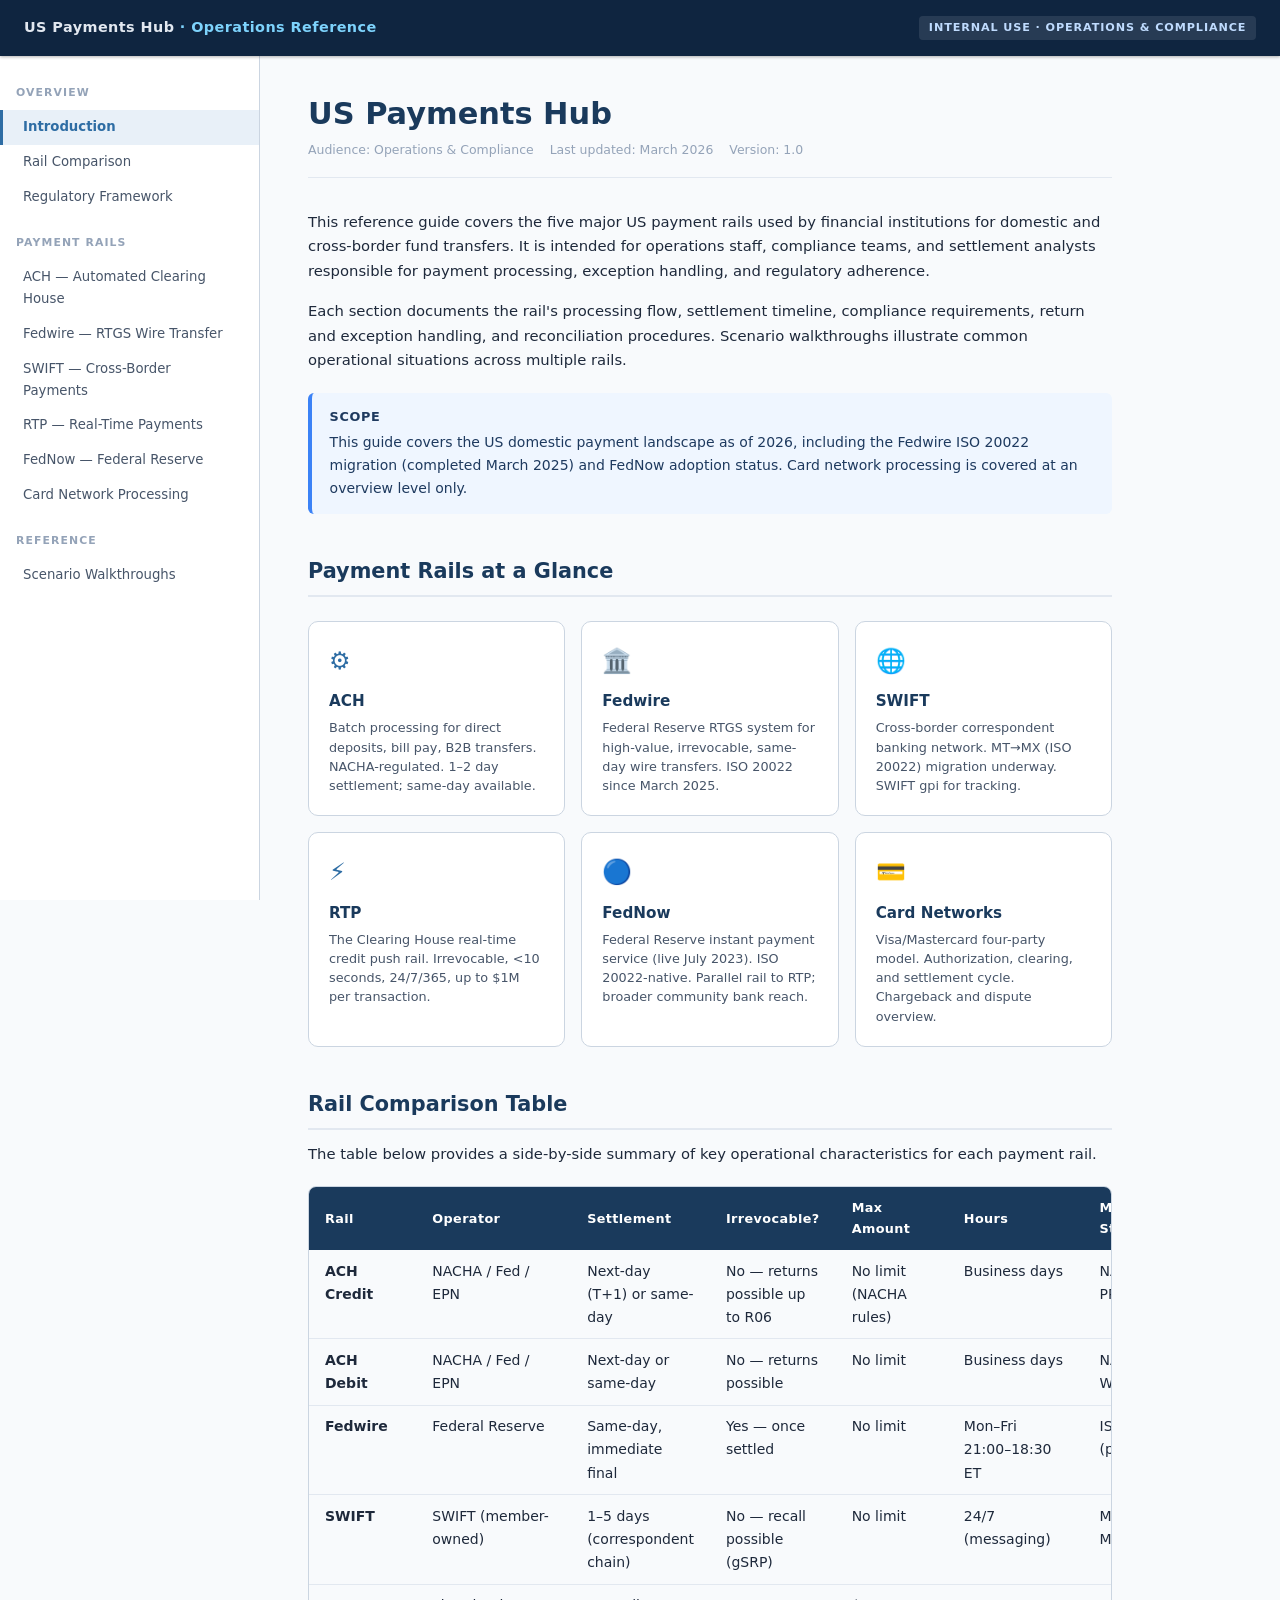
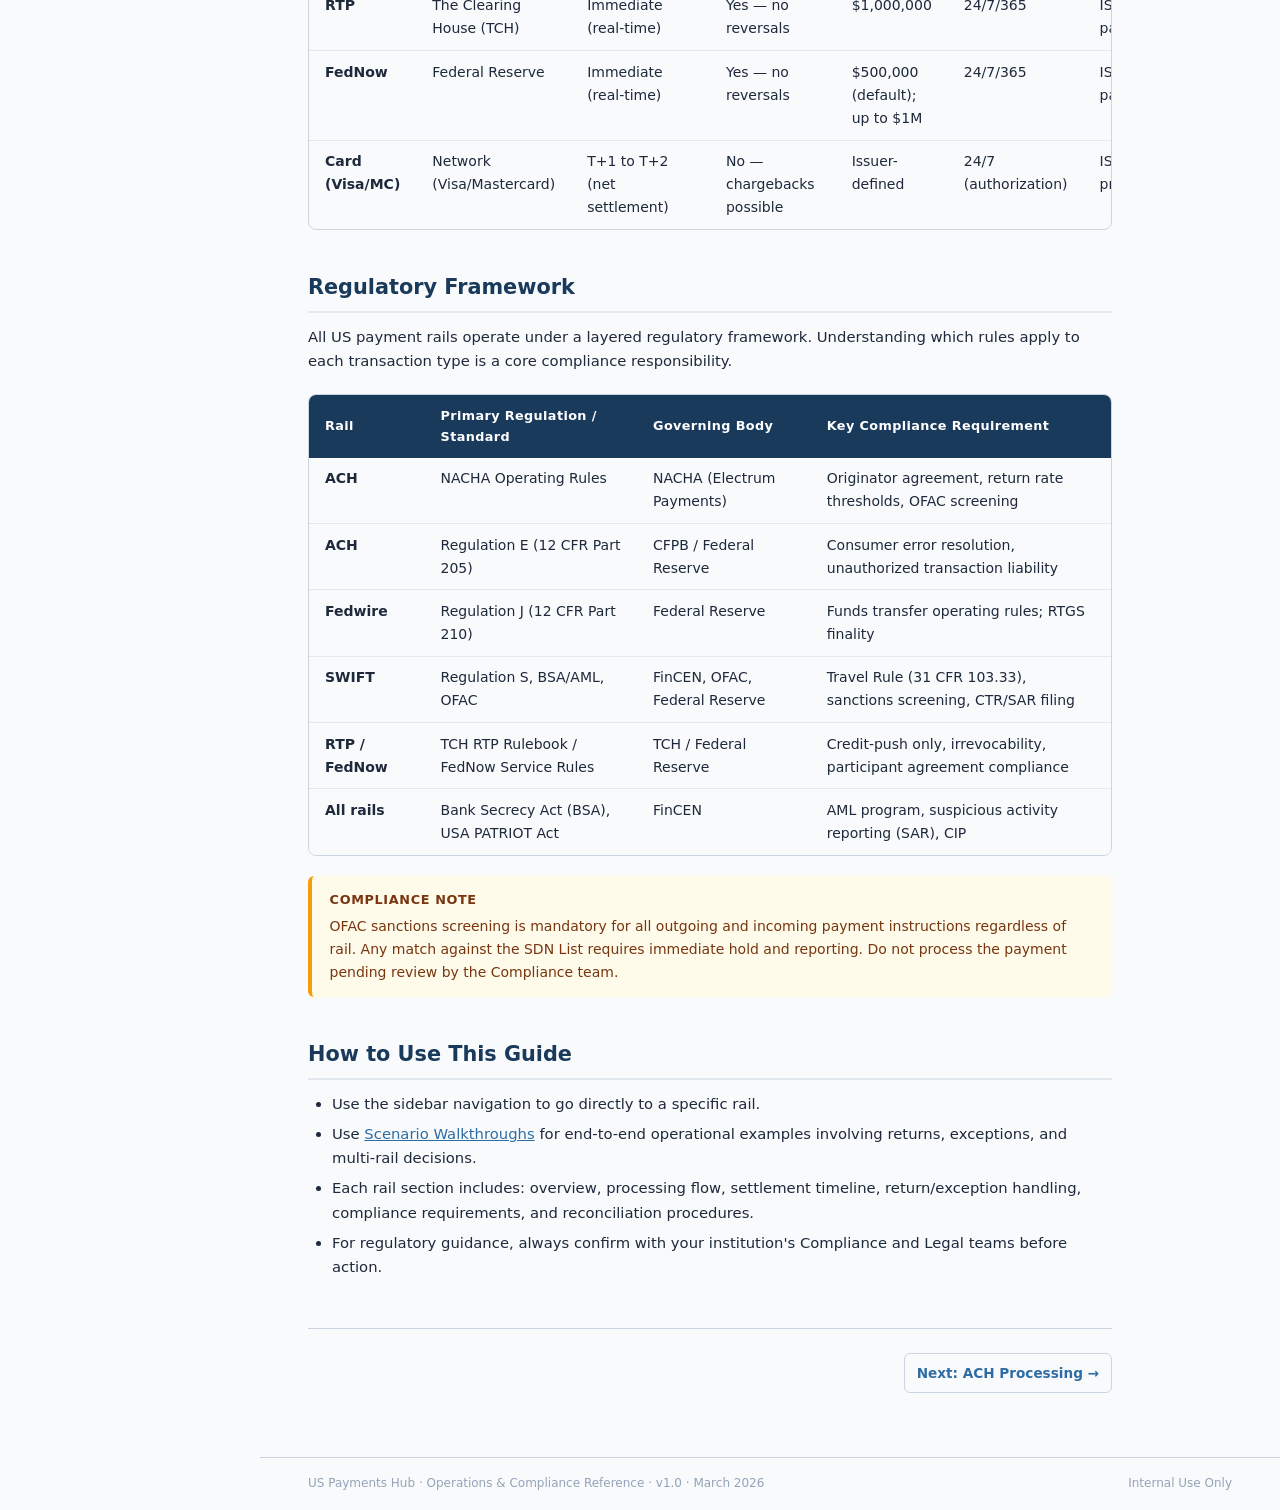
==== index.html @ 7bbfbac5 "feat: initial release — US Payments Hub operations & compliance reference Covers 6 payment rails: AC" ====
<!DOCTYPE html>
<html lang="en">
<head>
<meta charset="UTF-8">
<meta name="viewport" content="width=device-width, initial-scale=1.0">
<title>US Payments Hub — Operations & Compliance Reference</title>
<link rel="stylesheet" href="assets/style.css">
</head>
<body>

<!-- HEADER -->
<header class="site-header">
  <a class="header-brand" href="index.html">US Payments Hub <span>· Operations Reference</span></a>
  <span class="header-rail-badge">Internal Use · Operations &amp; Compliance</span>
</header>

<!-- SIDEBAR -->
<nav class="sidebar">
  <div class="nav-section">Overview</div>
  <a href="index.html" class="active">Introduction</a>
  <a href="index.html#rail-comparison">Rail Comparison</a>
  <a href="index.html#regulatory">Regulatory Framework</a>

  <div class="nav-section">Payment Rails</div>
  <a href="ach.html">ACH — Automated Clearing House</a>
  <a href="fedwire.html">Fedwire — RTGS Wire Transfer</a>
  <a href="swift.html">SWIFT — Cross-Border Payments</a>
  <a href="rtp.html">RTP — Real-Time Payments</a>
  <a href="fednow.html">FedNow — Federal Reserve</a>
  <a href="card.html">Card Network Processing</a>

  <div class="nav-section">Reference</div>
  <a href="scenarios.html">Scenario Walkthroughs</a>
</nav>

<!-- MAIN CONTENT -->
<main class="main">

  <h1>US Payments Hub</h1>
  <p class="topic-meta">
    <span>Audience: Operations &amp; Compliance</span>
    <span>Last updated: March 2026</span>
    <span>Version: 1.0</span>
  </p>

  <p>
    This reference guide covers the five major US payment rails used by financial institutions for domestic and cross-border fund transfers. It is intended for operations staff, compliance teams, and settlement analysts responsible for payment processing, exception handling, and regulatory adherence.
  </p>
  <p>
    Each section documents the rail's processing flow, settlement timeline, compliance requirements, return and exception handling, and reconciliation procedures. Scenario walkthroughs illustrate common operational situations across multiple rails.
  </p>

  <div class="note">
    <strong>Scope</strong>
    This guide covers the US domestic payment landscape as of 2026, including the Fedwire ISO 20022 migration (completed March 2025) and FedNow adoption status. Card network processing is covered at an overview level only.
  </div>

  <!-- RAIL OVERVIEW CARDS -->
  <h2>Payment Rails at a Glance</h2>

  <div class="rail-grid">
    <a class="rail-card" href="ach.html">
      <div class="rail-card-icon">⚙️</div>
      <div class="rail-card-title">ACH</div>
      <div class="rail-card-desc">Batch processing for direct deposits, bill pay, B2B transfers. NACHA-regulated. 1–2 day settlement; same-day available.</div>
    </a>
    <a class="rail-card" href="fedwire.html">
      <div class="rail-card-icon">🏛️</div>
      <div class="rail-card-title">Fedwire</div>
      <div class="rail-card-desc">Federal Reserve RTGS system for high-value, irrevocable, same-day wire transfers. ISO 20022 since March 2025.</div>
    </a>
    <a class="rail-card" href="swift.html">
      <div class="rail-card-icon">🌐</div>
      <div class="rail-card-title">SWIFT</div>
      <div class="rail-card-desc">Cross-border correspondent banking network. MT→MX (ISO 20022) migration underway. SWIFT gpi for tracking.</div>
    </a>
    <a class="rail-card" href="rtp.html">
      <div class="rail-card-icon">⚡</div>
      <div class="rail-card-title">RTP</div>
      <div class="rail-card-desc">The Clearing House real-time credit push rail. Irrevocable, &lt;10 seconds, 24/7/365, up to $1M per transaction.</div>
    </a>
    <a class="rail-card" href="fednow.html">
      <div class="rail-card-icon">🔵</div>
      <div class="rail-card-title">FedNow</div>
      <div class="rail-card-desc">Federal Reserve instant payment service (live July 2023). ISO 20022-native. Parallel rail to RTP; broader community bank reach.</div>
    </a>
    <a class="rail-card" href="card.html">
      <div class="rail-card-icon">💳</div>
      <div class="rail-card-title">Card Networks</div>
      <div class="rail-card-desc">Visa/Mastercard four-party model. Authorization, clearing, and settlement cycle. Chargeback and dispute overview.</div>
    </a>
  </div>

  <!-- RAIL COMPARISON TABLE -->
  <h2 id="rail-comparison">Rail Comparison Table</h2>
  <p>The table below provides a side-by-side summary of key operational characteristics for each payment rail.</p>

  <div class="table-wrap">
    <table>
      <thead>
        <tr>
          <th>Rail</th>
          <th>Operator</th>
          <th>Settlement</th>
          <th>Irrevocable?</th>
          <th>Max Amount</th>
          <th>Hours</th>
          <th>Message Standard</th>
          <th>Primary Use Case</th>
        </tr>
      </thead>
      <tbody>
        <tr>
          <td><strong>ACH Credit</strong></td>
          <td>NACHA / Fed / EPN</td>
          <td>Next-day (T+1) or same-day</td>
          <td>No — returns possible up to R06</td>
          <td>No limit (NACHA rules)</td>
          <td>Business days</td>
          <td>NACHA CCD, PPD, CTX…</td>
          <td>Payroll, B2B, bill pay</td>
        </tr>
        <tr>
          <td><strong>ACH Debit</strong></td>
          <td>NACHA / Fed / EPN</td>
          <td>Next-day or same-day</td>
          <td>No — returns possible</td>
          <td>No limit</td>
          <td>Business days</td>
          <td>NACHA PPD, WEB, TEL…</td>
          <td>Consumer bill pay, recurring debits</td>
        </tr>
        <tr>
          <td><strong>Fedwire</strong></td>
          <td>Federal Reserve</td>
          <td>Same-day, immediate final</td>
          <td>Yes — once settled</td>
          <td>No limit</td>
          <td>Mon–Fri 21:00–18:30 ET</td>
          <td>ISO 20022 (pacs.008/009)</td>
          <td>Large-value, time-critical wires</td>
        </tr>
        <tr>
          <td><strong>SWIFT</strong></td>
          <td>SWIFT (member-owned)</td>
          <td>1–5 days (correspondent chain)</td>
          <td>No — recall possible (gSRP)</td>
          <td>No limit</td>
          <td>24/7 (messaging)</td>
          <td>MT (legacy) / MX ISO 20022</td>
          <td>Cross-border, international transfers</td>
        </tr>
        <tr>
          <td><strong>RTP</strong></td>
          <td>The Clearing House (TCH)</td>
          <td>Immediate (real-time)</td>
          <td>Yes — no reversals</td>
          <td>$1,000,000</td>
          <td>24/7/365</td>
          <td>ISO 20022 pacs.008</td>
          <td>Consumer/business instant pay</td>
        </tr>
        <tr>
          <td><strong>FedNow</strong></td>
          <td>Federal Reserve</td>
          <td>Immediate (real-time)</td>
          <td>Yes — no reversals</td>
          <td>$500,000 (default); up to $1M</td>
          <td>24/7/365</td>
          <td>ISO 20022 pacs.008</td>
          <td>Consumer/business instant pay</td>
        </tr>
        <tr>
          <td><strong>Card (Visa/MC)</strong></td>
          <td>Network (Visa/Mastercard)</td>
          <td>T+1 to T+2 (net settlement)</td>
          <td>No — chargebacks possible</td>
          <td>Issuer-defined</td>
          <td>24/7 (authorization)</td>
          <td>ISO 8583 / proprietary</td>
          <td>Point-of-sale, e-commerce</td>
        </tr>
      </tbody>
    </table>
  </div>

  <!-- REGULATORY FRAMEWORK -->
  <h2 id="regulatory">Regulatory Framework</h2>
  <p>All US payment rails operate under a layered regulatory framework. Understanding which rules apply to each transaction type is a core compliance responsibility.</p>

  <div class="table-wrap">
    <table>
      <thead>
        <tr>
          <th>Rail</th>
          <th>Primary Regulation / Standard</th>
          <th>Governing Body</th>
          <th>Key Compliance Requirement</th>
        </tr>
      </thead>
      <tbody>
        <tr>
          <td><strong>ACH</strong></td>
          <td>NACHA Operating Rules</td>
          <td>NACHA (Electrum Payments)</td>
          <td>Originator agreement, return rate thresholds, OFAC screening</td>
        </tr>
        <tr>
          <td><strong>ACH</strong></td>
          <td>Regulation E (12 CFR Part 205)</td>
          <td>CFPB / Federal Reserve</td>
          <td>Consumer error resolution, unauthorized transaction liability</td>
        </tr>
        <tr>
          <td><strong>Fedwire</strong></td>
          <td>Regulation J (12 CFR Part 210)</td>
          <td>Federal Reserve</td>
          <td>Funds transfer operating rules; RTGS finality</td>
        </tr>
        <tr>
          <td><strong>SWIFT</strong></td>
          <td>Regulation S, BSA/AML, OFAC</td>
          <td>FinCEN, OFAC, Federal Reserve</td>
          <td>Travel Rule (31 CFR 103.33), sanctions screening, CTR/SAR filing</td>
        </tr>
        <tr>
          <td><strong>RTP / FedNow</strong></td>
          <td>TCH RTP Rulebook / FedNow Service Rules</td>
          <td>TCH / Federal Reserve</td>
          <td>Credit-push only, irrevocability, participant agreement compliance</td>
        </tr>
        <tr>
          <td><strong>All rails</strong></td>
          <td>Bank Secrecy Act (BSA), USA PATRIOT Act</td>
          <td>FinCEN</td>
          <td>AML program, suspicious activity reporting (SAR), CIP</td>
        </tr>
      </tbody>
    </table>
  </div>

  <div class="warning">
    <strong>Compliance Note</strong>
    OFAC sanctions screening is mandatory for all outgoing and incoming payment instructions regardless of rail. Any match against the SDN List requires immediate hold and reporting. Do not process the payment pending review by the Compliance team.
  </div>

  <!-- HOW TO USE THIS GUIDE -->
  <h2>How to Use This Guide</h2>
  <ul>
    <li>Use the sidebar navigation to go directly to a specific rail.</li>
    <li>Use <a href="scenarios.html">Scenario Walkthroughs</a> for end-to-end operational examples involving returns, exceptions, and multi-rail decisions.</li>
    <li>Each rail section includes: overview, processing flow, settlement timeline, return/exception handling, compliance requirements, and reconciliation procedures.</li>
    <li>For regulatory guidance, always confirm with your institution's Compliance and Legal teams before action.</li>
  </ul>

  <div class="doc-nav">
    <span></span>
    <a href="ach.html">Next: ACH Processing →</a>
  </div>

</main>

<footer class="site-footer">
  <span>US Payments Hub · Operations &amp; Compliance Reference · v1.0 · March 2026</span>
  <span>Internal Use Only</span>
</footer>

</body>
</html>
---- assets/style.css ----
/* ============================================================
   US Payments Hub — Documentation Stylesheet
   Audience: Internal Bank Operations & Compliance
   Style: Enterprise documentation portal (NICE Actimize / MadCap Flare-inspired)
   ============================================================ */

:root {
  --primary:       #1a3a5c;
  --primary-dark:  #0f2540;
  --accent:        #2e6da4;
  --accent-light:  #e8f0f8;
  --warning:       #b45309;
  --warning-bg:    #fffbeb;
  --warning-border:#f59e0b;
  --success:       #166534;
  --success-bg:    #f0fdf4;
  --danger:        #991b1b;
  --danger-bg:     #fef2f2;
  --text:          #1e293b;
  --text-secondary:#475569;
  --text-muted:    #94a3b8;
  --border:        #cbd5e1;
  --border-light:  #e2e8f0;
  --bg:            #f8fafc;
  --bg-card:       #ffffff;
  --code-bg:       #f1f5f9;
  --nav-width:     260px;
  --header-h:      56px;
}

*, *::before, *::after { box-sizing: border-box; margin: 0; padding: 0; }

html { font-size: 16px; scroll-behavior: smooth; }

body {
  font-family: 'Segoe UI', system-ui, -apple-system, sans-serif;
  color: var(--text);
  background: var(--bg);
  line-height: 1.65;
}

/* ── HEADER ── */
.site-header {
  position: fixed;
  top: 0; left: 0; right: 0;
  height: var(--header-h);
  background: var(--primary-dark);
  color: #fff;
  display: flex;
  align-items: center;
  padding: 0 1.5rem;
  gap: 1.5rem;
  z-index: 100;
  box-shadow: 0 1px 3px rgba(0,0,0,0.3);
}
.header-brand {
  font-size: 0.9rem;
  font-weight: 700;
  letter-spacing: 0.03em;
  color: #e2e8f0;
  text-decoration: none;
  white-space: nowrap;
}
.header-brand span { color: #7dd3fc; }
.header-breadcrumb {
  font-size: 0.8rem;
  color: #94a3b8;
  display: flex;
  align-items: center;
  gap: 0.4rem;
}
.header-breadcrumb a { color: #93c5fd; text-decoration: none; }
.header-breadcrumb a:hover { text-decoration: underline; }
.header-rail-badge {
  margin-left: auto;
  font-size: 0.7rem;
  font-weight: 600;
  letter-spacing: 0.08em;
  text-transform: uppercase;
  background: rgba(255,255,255,0.1);
  color: #bfdbfe;
  padding: 0.2rem 0.6rem;
  border-radius: 4px;
}

/* ── SIDEBAR NAV ── */
.sidebar {
  position: fixed;
  top: var(--header-h);
  left: 0;
  bottom: 0;
  width: var(--nav-width);
  background: var(--bg-card);
  border-right: 1px solid var(--border);
  overflow-y: auto;
  padding: 1.5rem 0 2rem;
  z-index: 90;
}
.nav-section {
  padding: 0.25rem 1rem 0.5rem;
  font-size: 0.68rem;
  font-weight: 700;
  letter-spacing: 0.1em;
  text-transform: uppercase;
  color: var(--text-muted);
  margin-top: 1rem;
}
.nav-section:first-child { margin-top: 0; }
.sidebar a {
  display: block;
  padding: 0.4rem 1.25rem;
  font-size: 0.83rem;
  color: var(--text-secondary);
  text-decoration: none;
  border-left: 3px solid transparent;
  transition: all 0.15s;
}
.sidebar a:hover  { color: var(--accent); background: var(--accent-light); border-left-color: var(--accent); }
.sidebar a.active { color: var(--accent); background: var(--accent-light); border-left-color: var(--accent); font-weight: 600; }

/* ── MAIN CONTENT ── */
.main {
  margin-left: var(--nav-width);
  margin-top: var(--header-h);
  padding: 2.5rem 3rem 4rem;
  max-width: 900px;
}

/* ── TYPOGRAPHY ── */
h1 {
  font-size: 1.9rem;
  font-weight: 700;
  color: var(--primary);
  margin-bottom: 0.5rem;
  line-height: 1.2;
}
h2 {
  font-size: 1.3rem;
  font-weight: 700;
  color: var(--primary);
  margin: 2.5rem 0 0.75rem;
  padding-bottom: 0.4rem;
  border-bottom: 2px solid var(--border-light);
}
h3 {
  font-size: 1.05rem;
  font-weight: 600;
  color: var(--primary);
  margin: 1.75rem 0 0.5rem;
}
h4 {
  font-size: 0.92rem;
  font-weight: 600;
  color: var(--text);
  margin: 1.25rem 0 0.35rem;
}
p { margin-bottom: 1rem; color: var(--text); font-size: 0.925rem; }
ul, ol { margin-bottom: 1rem; padding-left: 1.5rem; }
li { margin-bottom: 0.35rem; font-size: 0.925rem; color: var(--text); }
a { color: var(--accent); }

/* ── TOPIC META ── */
.topic-meta {
  font-size: 0.78rem;
  color: var(--text-muted);
  margin-bottom: 2rem;
  padding-bottom: 1rem;
  border-bottom: 1px solid var(--border-light);
  display: flex;
  flex-wrap: wrap;
  gap: 1rem;
}
.topic-meta span { display: flex; align-items: center; gap: 0.3rem; }

/* ── ADMONITIONS ── */
.note, .warning, .important, .tip {
  padding: 0.85rem 1rem 0.85rem 1.1rem;
  border-radius: 6px;
  margin: 1.25rem 0;
  font-size: 0.875rem;
  border-left: 4px solid;
}
.note     { background: #eff6ff; border-color: #3b82f6; color: #1e3a5f; }
.warning  { background: var(--warning-bg); border-color: var(--warning-border); color: #78350f; }
.important{ background: #fef2f2; border-color: #ef4444; color: #7f1d1d; }
.tip      { background: var(--success-bg); border-color: #22c55e; color: #14532d; }
.note strong, .warning strong, .important strong, .tip strong {
  display: block; margin-bottom: 0.25rem; font-size: 0.8rem; letter-spacing: 0.05em; text-transform: uppercase;
}

/* ── TABLES ── */
.table-wrap { overflow-x: auto; margin: 1.25rem 0; border-radius: 8px; border: 1px solid var(--border); }
table { width: 100%; border-collapse: collapse; font-size: 0.875rem; }
thead tr { background: var(--primary); color: #fff; }
thead th { padding: 0.65rem 1rem; text-align: left; font-weight: 600; font-size: 0.8rem; letter-spacing: 0.03em; }
tbody tr { border-bottom: 1px solid var(--border-light); }
tbody tr:last-child { border-bottom: none; }
tbody tr:nth-child(even) { background: var(--bg); }
tbody td { padding: 0.6rem 1rem; vertical-align: top; }
tbody tr:hover { background: var(--accent-light); }

/* ── CODE ── */
code {
  font-family: 'Consolas', 'Courier New', monospace;
  font-size: 0.82em;
  background: var(--code-bg);
  padding: 0.15rem 0.4rem;
  border-radius: 4px;
  color: #be123c;
}
pre {
  background: var(--primary-dark);
  color: #e2e8f0;
  padding: 1rem 1.25rem;
  border-radius: 8px;
  overflow-x: auto;
  margin: 1rem 0;
  font-size: 0.85rem;
  line-height: 1.6;
}
pre code { background: none; color: inherit; padding: 0; }

/* ── STEP LIST ── */
.step-list { list-style: none; padding: 0; counter-reset: steps; margin: 1rem 0; }
.step-list li {
  counter-increment: steps;
  padding: 0.75rem 0.75rem 0.75rem 3rem;
  margin-bottom: 0.5rem;
  background: var(--bg-card);
  border: 1px solid var(--border-light);
  border-radius: 6px;
  position: relative;
  font-size: 0.9rem;
}
.step-list li::before {
  content: counter(steps);
  position: absolute;
  left: 0.75rem;
  top: 0.75rem;
  width: 1.5rem;
  height: 1.5rem;
  background: var(--accent);
  color: #fff;
  border-radius: 50%;
  font-size: 0.75rem;
  font-weight: 700;
  display: flex;
  align-items: center;
  justify-content: center;
}

/* ── STATUS BADGES ── */
.badge {
  display: inline-block;
  padding: 0.15rem 0.5rem;
  border-radius: 4px;
  font-size: 0.72rem;
  font-weight: 600;
  letter-spacing: 0.04em;
  text-transform: uppercase;
  vertical-align: middle;
}
.badge-green  { background: #dcfce7; color: #166534; }
.badge-red    { background: #fee2e2; color: #991b1b; }
.badge-yellow { background: #fef9c3; color: #854d0e; }
.badge-blue   { background: #dbeafe; color: #1e40af; }
.badge-gray   { background: #f1f5f9; color: #475569; }

/* ── RETURN CODE TABLE ── */
.rc-code { font-family: 'Consolas', monospace; font-weight: 700; color: var(--accent); }

/* ── FLOW DIAGRAM ── */
.flow-diagram {
  display: flex;
  align-items: center;
  flex-wrap: wrap;
  gap: 0;
  margin: 1.25rem 0;
  padding: 1rem;
  background: var(--accent-light);
  border-radius: 8px;
  border: 1px solid #bfdbfe;
}
.flow-box {
  background: var(--bg-card);
  border: 1.5px solid var(--accent);
  border-radius: 6px;
  padding: 0.5rem 0.85rem;
  font-size: 0.8rem;
  font-weight: 600;
  color: var(--primary);
  text-align: center;
  min-width: 90px;
}
.flow-arrow {
  color: var(--accent);
  font-size: 1.1rem;
  padding: 0 0.35rem;
  font-weight: 700;
}

/* ── SECTION NAV (prev/next) ── */
.doc-nav {
  display: flex;
  justify-content: space-between;
  margin-top: 3rem;
  padding-top: 1.5rem;
  border-top: 1px solid var(--border);
}
.doc-nav a {
  font-size: 0.85rem;
  font-weight: 600;
  color: var(--accent);
  text-decoration: none;
  padding: 0.5rem 0.75rem;
  border: 1px solid var(--border);
  border-radius: 6px;
  transition: all 0.15s;
}
.doc-nav a:hover { background: var(--accent-light); border-color: var(--accent); }

/* ── FOOTER ── */
.site-footer {
  margin-left: var(--nav-width);
  padding: 1rem 3rem;
  font-size: 0.75rem;
  color: var(--text-muted);
  border-top: 1px solid var(--border);
  display: flex;
  justify-content: space-between;
}

/* ── INDEX PAGE GRID ── */
.rail-grid { display: grid; grid-template-columns: repeat(3, 1fr); gap: 1rem; margin: 1.5rem 0; }
.rail-card {
  background: var(--bg-card);
  border: 1px solid var(--border);
  border-radius: 10px;
  padding: 1.25rem;
  text-decoration: none;
  transition: all 0.2s;
  display: block;
}
.rail-card:hover { border-color: var(--accent); box-shadow: 0 4px 12px rgba(46,109,164,0.12); transform: translateY(-2px); }
.rail-card-icon  { font-size: 1.5rem; margin-bottom: 0.5rem; }
.rail-card-title { font-size: 0.95rem; font-weight: 700; color: var(--primary); margin-bottom: 0.25rem; }
.rail-card-desc  { font-size: 0.8rem; color: var(--text-secondary); line-height: 1.5; }

/* ── RESPONSIVE ── */
@media (max-width: 900px) {
  .sidebar { display: none; }
  .main, .site-footer { margin-left: 0; padding: 1.5rem; }
  .rail-grid { grid-template-columns: 1fr 1fr; }
}
@media (max-width: 600px) {
  .rail-grid { grid-template-columns: 1fr; }
  h1 { font-size: 1.5rem; }
}
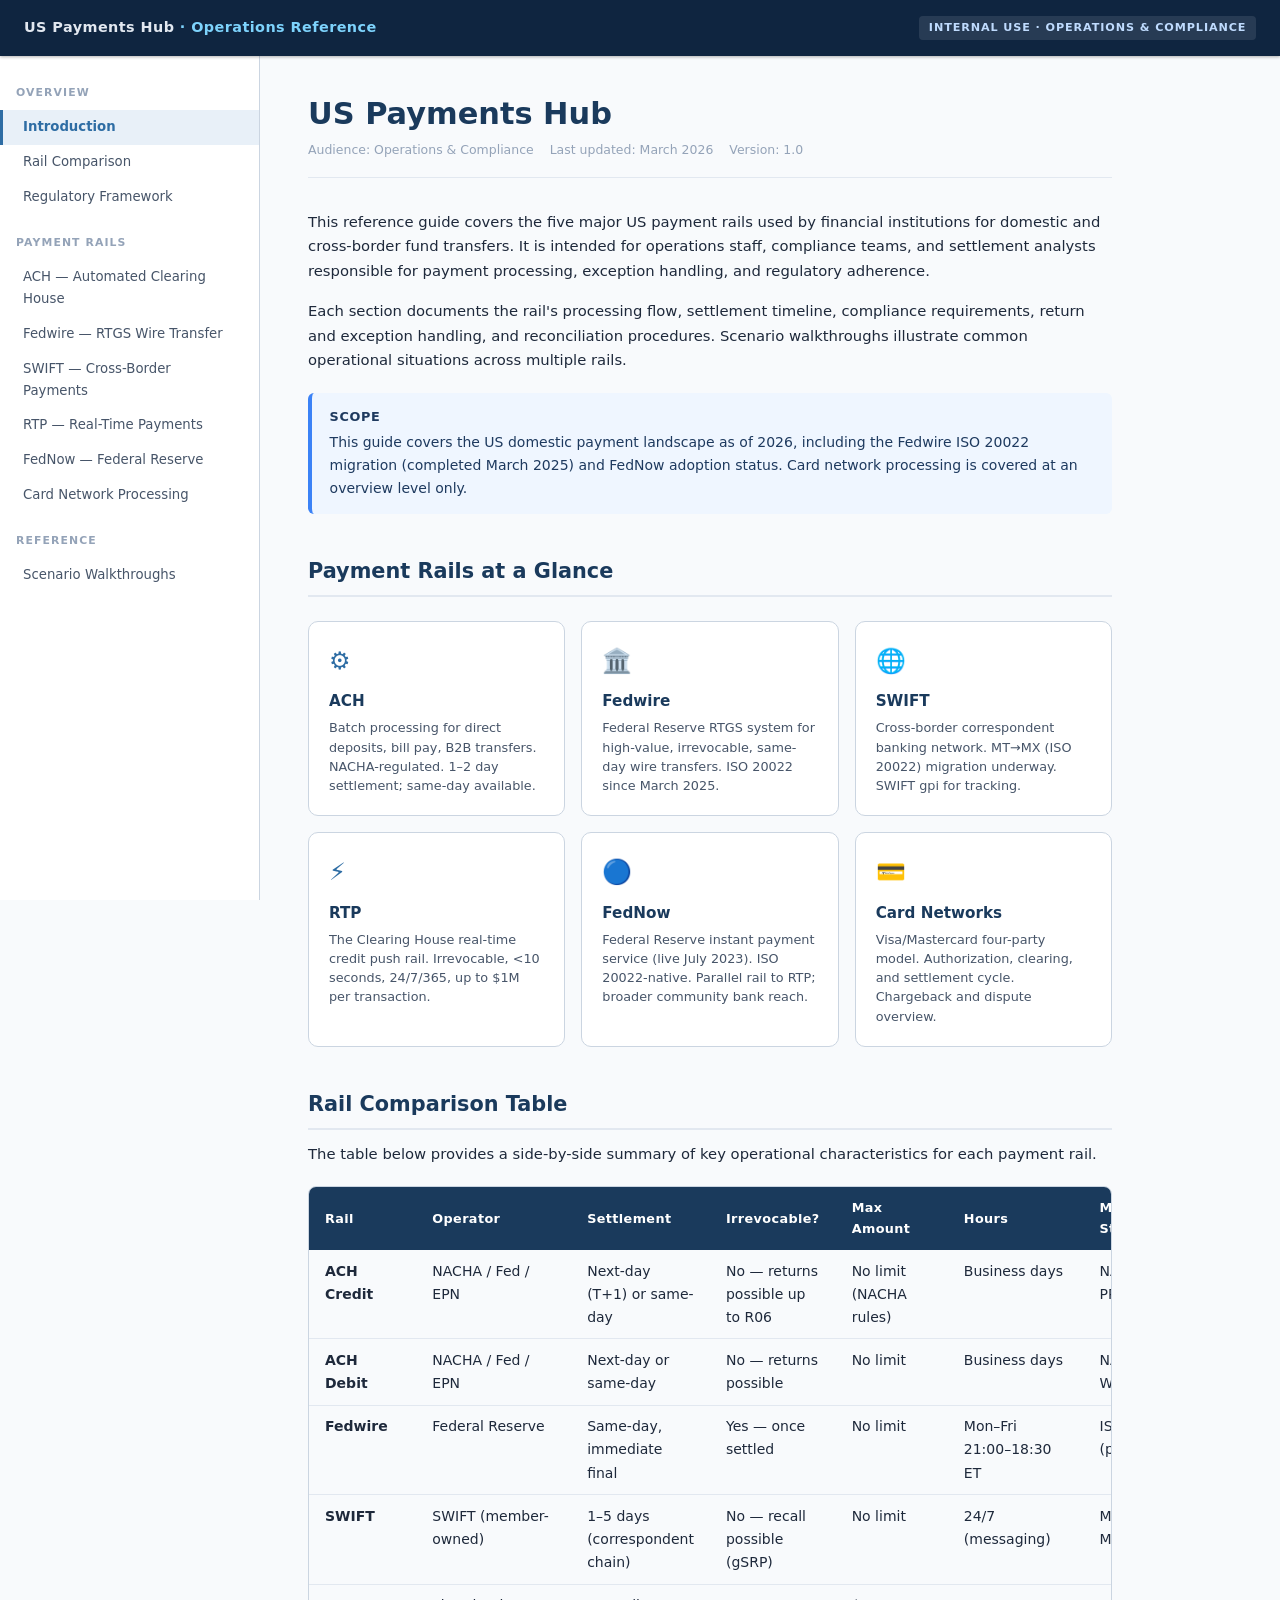
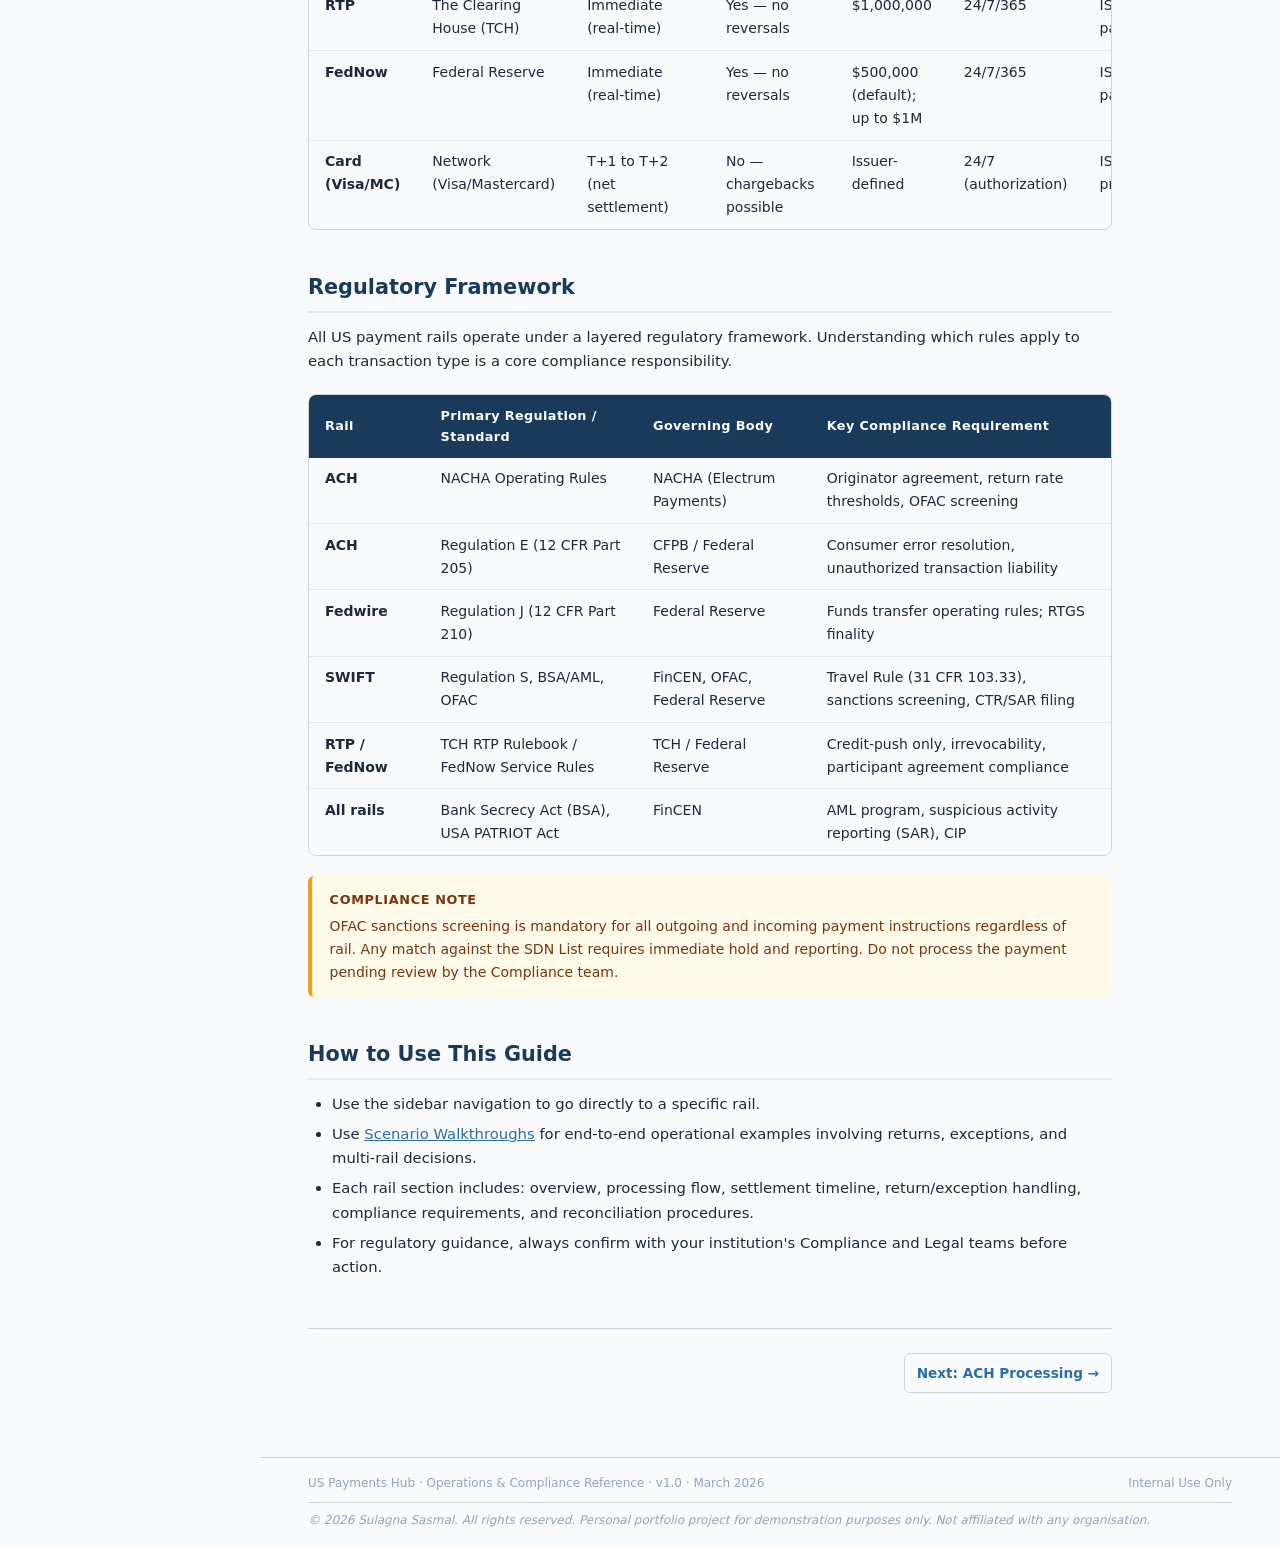
==== commit 1814da30: "feat: add copyright footer -- 2026 Sulagna Sasmal personal portfolio" ====
--- a/index.html
+++ b/index.html
@@ -263,6 +263,7 @@
 <footer class="site-footer">
   <span>US Payments Hub · Operations &amp; Compliance Reference · v1.0 · March 2026</span>
   <span>Internal Use Only</span>
+  <span class="copyright">&copy; 2026 Sulagna Sasmal. All rights reserved. Personal portfolio project for demonstration purposes only. Not affiliated with any organisation.</span>
 </footer>
 
 </body>
--- a/assets/style.css
+++ b/assets/style.css
@@ -327,8 +327,11 @@
   color: var(--text-muted);
   border-top: 1px solid var(--border);
   display: flex;
+  flex-wrap: wrap;
   justify-content: space-between;
-}
+  gap: 0.25rem;
+}
+.site-footer .copyright { width: 100%; border-top: 1px solid var(--border); padding-top: 0.5rem; margin-top: 0.25rem; font-style: italic; }
 
 /* ── INDEX PAGE GRID ── */
 .rail-grid { display: grid; grid-template-columns: repeat(3, 1fr); gap: 1rem; margin: 1.5rem 0; }
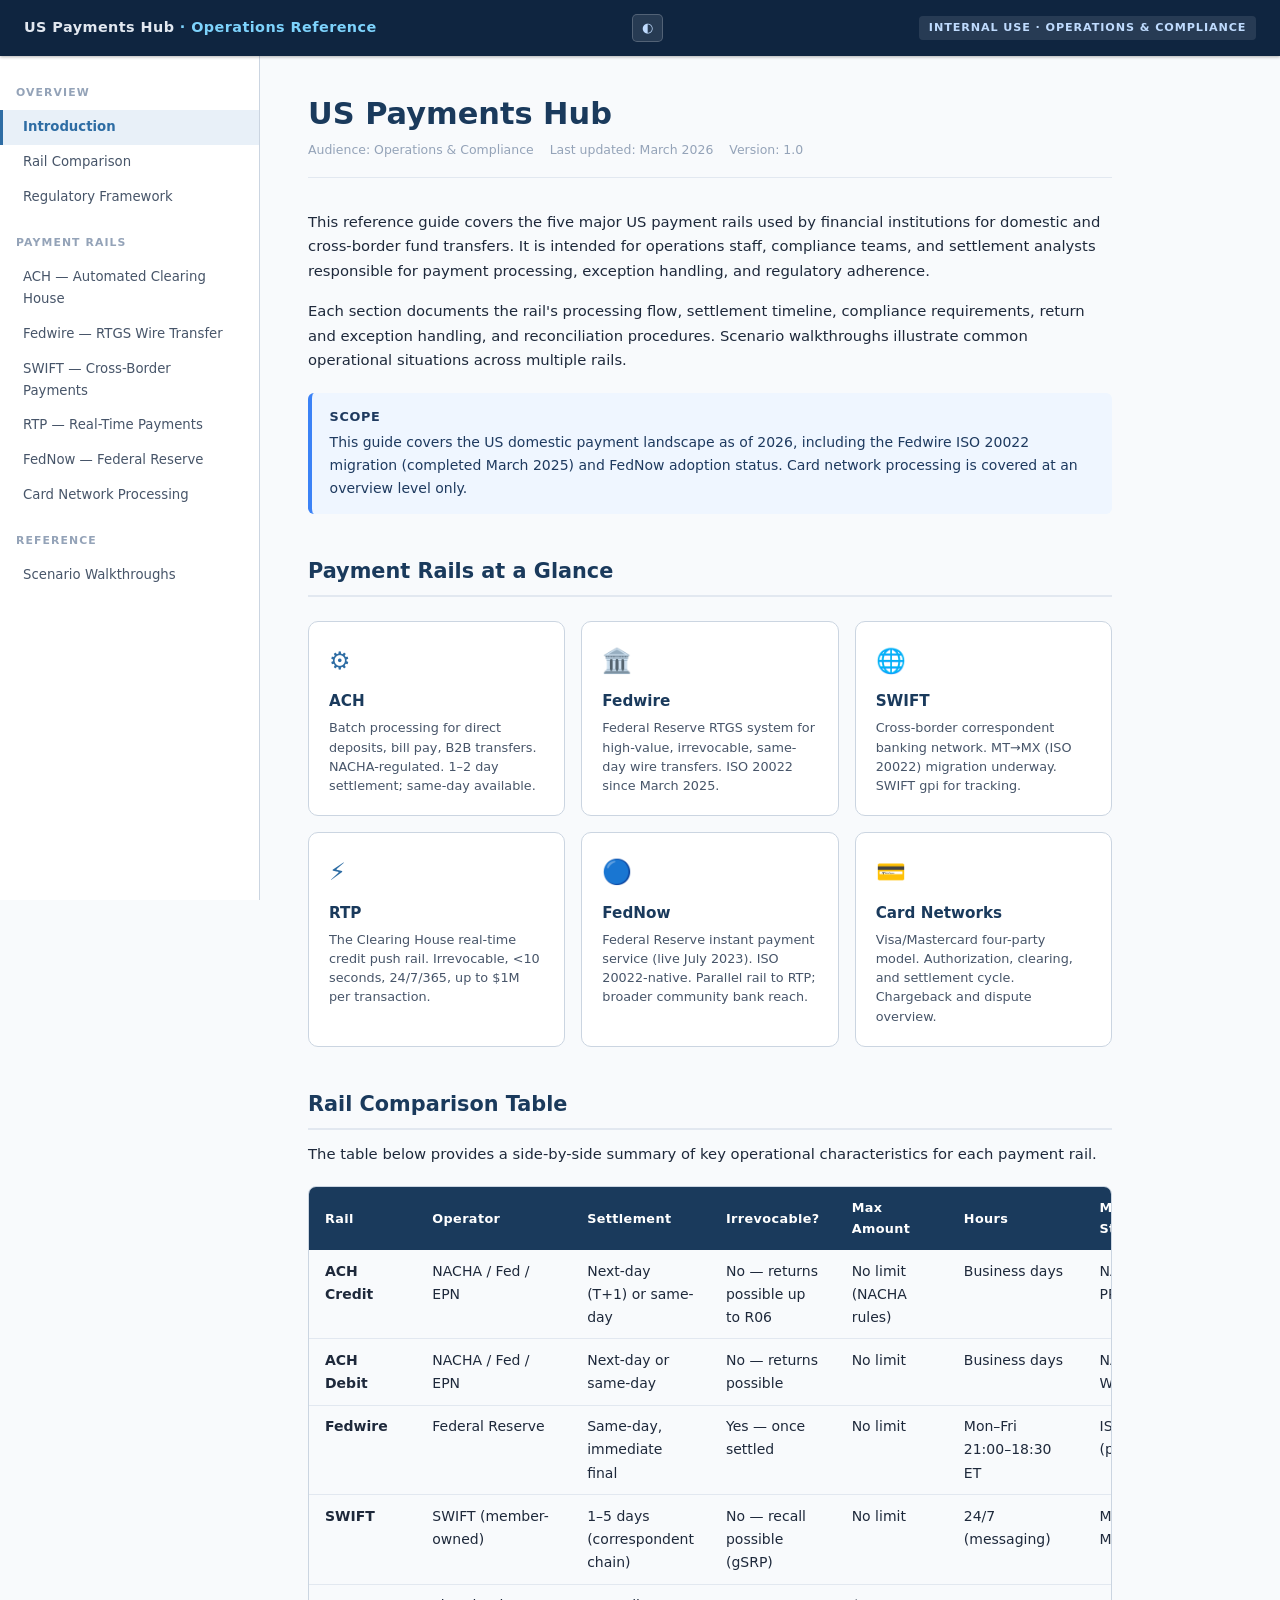
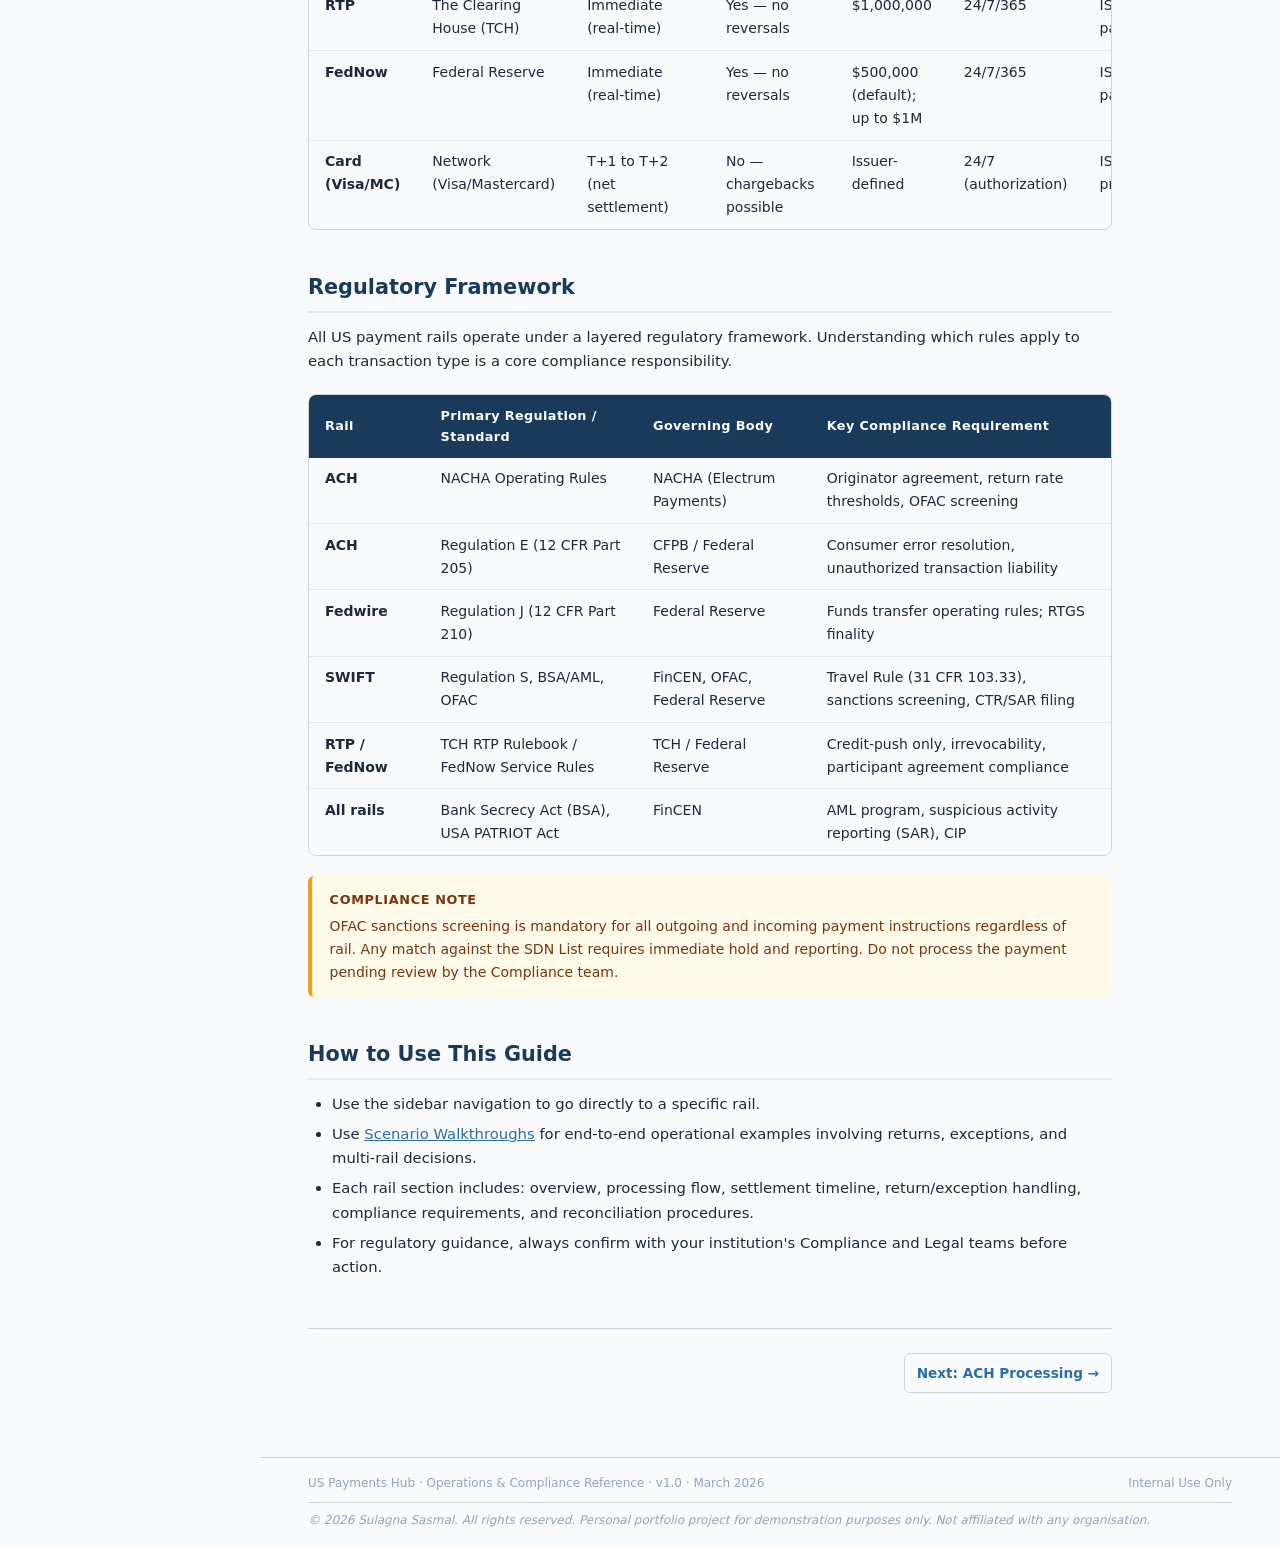
==== commit ef5a7728: "Add dark/light mode and update README with status - Add dark theme CSS variables to style.css - Add " ====
--- a/index.html
+++ b/index.html
@@ -5,12 +5,14 @@
 <meta name="viewport" content="width=device-width, initial-scale=1.0">
 <title>US Payments Hub — Operations & Compliance Reference</title>
 <link rel="stylesheet" href="assets/style.css">
+<script>(function(){var t=localStorage.getItem("theme");if(t)document.documentElement.setAttribute("data-theme",t);else if(window.matchMedia("(prefers-color-scheme:dark)").matches)document.documentElement.setAttribute("data-theme","dark");else document.documentElement.setAttribute("data-theme","light");})()</script>
 </head>
 <body>
 
 <!-- HEADER -->
 <header class="site-header">
   <a class="header-brand" href="index.html">US Payments Hub <span>· Operations Reference</span></a>
+  <button class="theme-toggle" id="theme-toggle" aria-label="Toggle theme">&#9680;</button>
   <span class="header-rail-badge">Internal Use · Operations &amp; Compliance</span>
 </header>
 
@@ -266,5 +268,6 @@
   <span class="copyright">&copy; 2026 Sulagna Sasmal. All rights reserved. Personal portfolio project for demonstration purposes only. Not affiliated with any organisation.</span>
 </footer>
 
+<script>(function(){var btn=document.getElementById("theme-toggle");if(!btn)return;function upd(){btn.textContent=document.documentElement.getAttribute("data-theme")==="dark"?"☀":"◐";}upd();btn.addEventListener("click",function(){var n=document.documentElement.getAttribute("data-theme")==="dark"?"light":"dark";document.documentElement.setAttribute("data-theme",n);localStorage.setItem("theme",n);upd();});})()</script>
 </body>
 </html>
--- a/assets/style.css
+++ b/assets/style.css
@@ -359,3 +359,48 @@
   .rail-grid { grid-template-columns: 1fr; }
   h1 { font-size: 1.5rem; }
 }
+
+/* ═══════════════════════════════════════════════
+   DARK THEME — US Payments Hub
+   ═══════════════════════════════════════════════ */
+[data-theme="dark"] {
+  --primary:       #90caf9;
+  --primary-dark:  #0f2540;
+  --accent:        #58a6ff;
+  --accent-light:  rgba(88,166,255,0.12);
+  --warning:       #fbbf24;
+  --warning-bg:    rgba(251,191,36,0.12);
+  --warning-border:#f59e0b;
+  --success:       #4ade80;
+  --success-bg:    rgba(74,222,128,0.12);
+  --danger:        #f87171;
+  --danger-bg:     rgba(248,113,113,0.12);
+  --text:          #e6edf3;
+  --text-secondary:#8b949e;
+  --text-muted:    #6e7681;
+  --border:        #30363d;
+  --border-light:  #21262d;
+  --bg:            #0d1117;
+  --bg-card:       #161b22;
+  --code-bg:       #0d1117;
+}
+[data-theme="dark"] body { background: var(--bg); color: var(--text); }
+[data-theme="dark"] .sidebar { background: var(--bg-card); border-right-color: var(--border); }
+[data-theme="dark"] .sidebar a:hover,
+[data-theme="dark"] .sidebar a.active { background: var(--accent-light); color: var(--accent); }
+
+/* Theme toggle */
+.theme-toggle {
+  background: rgba(255,255,255,0.1);
+  border: 1px solid rgba(255,255,255,0.2);
+  color: #bfdbfe;
+  cursor: pointer;
+  border-radius: 5px;
+  padding: 3px 9px;
+  font-size: 13px;
+  line-height: 1.5;
+  margin-left: auto;
+  transition: background 0.2s;
+}
+.theme-toggle:hover { background: rgba(255,255,255,0.18); }
+
